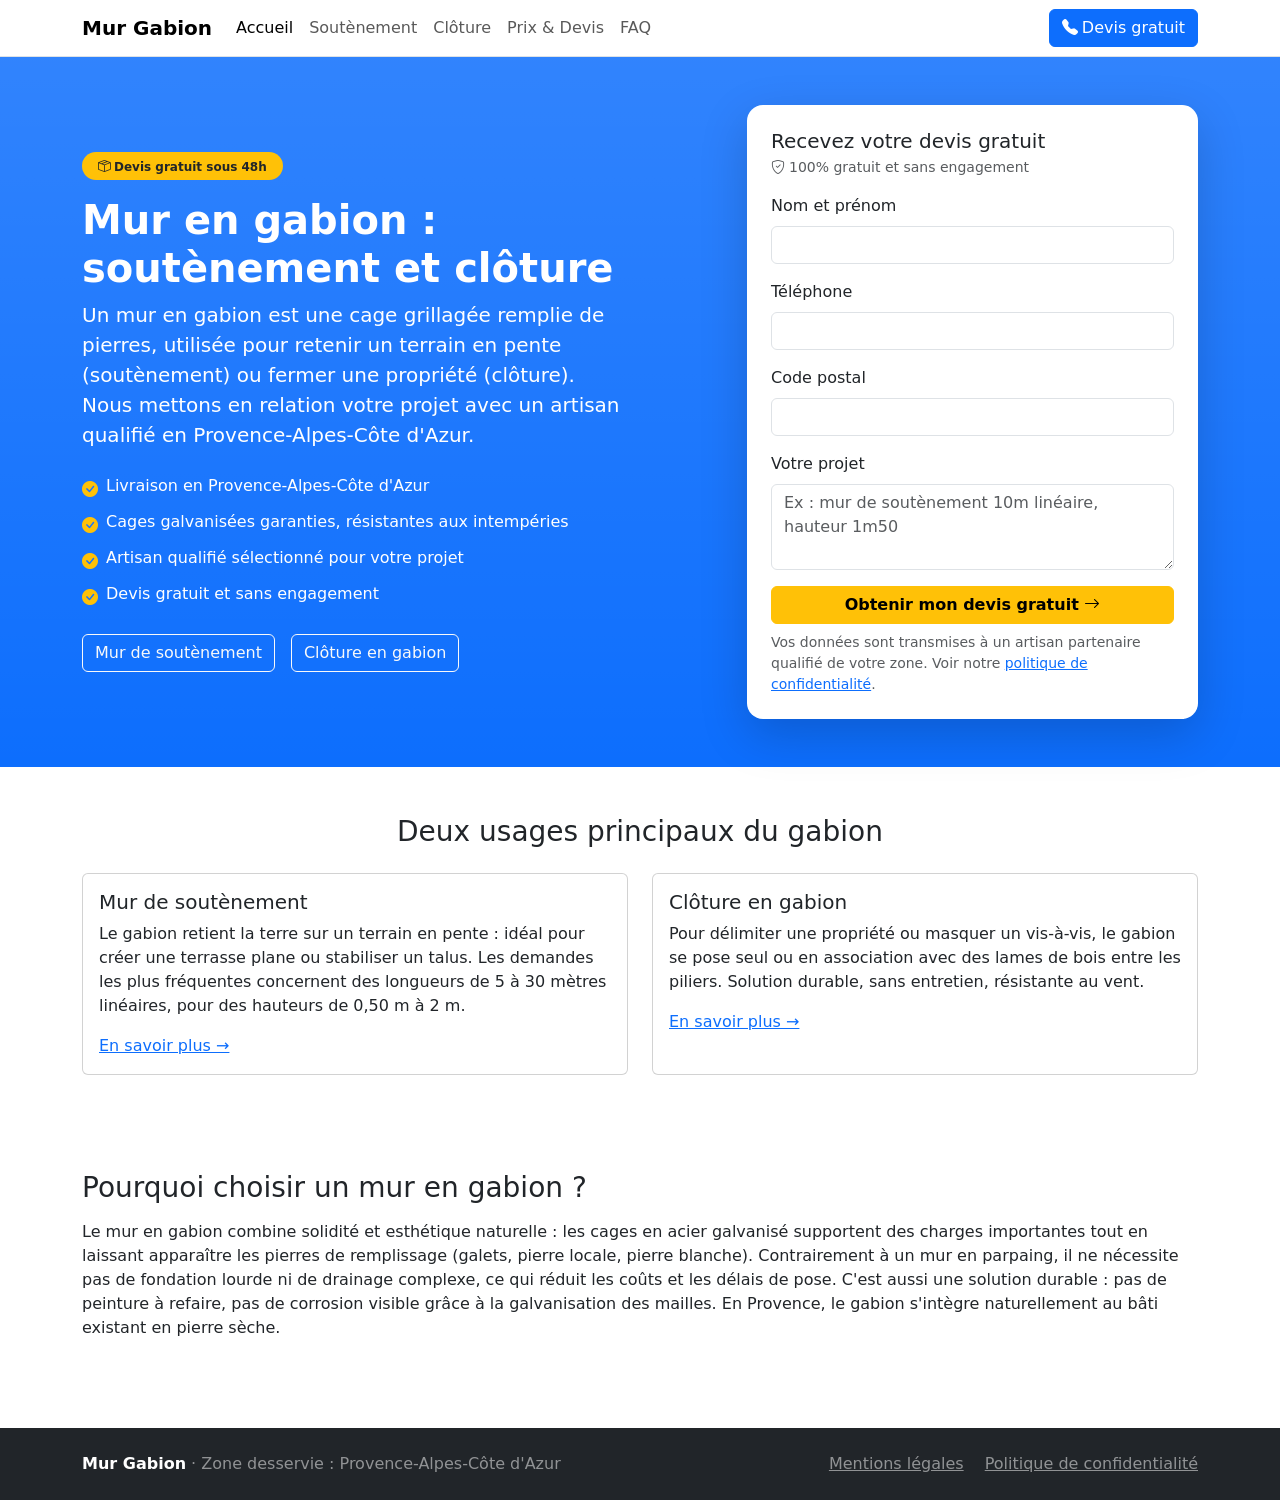
==== index.html @ 62c015e6 "Focus zone on PACA only, fix mobile hero spacing Remove all Corse mentions (copy, checklist, footer," ====
<!DOCTYPE html>
<html lang="fr">
<head>
<meta charset="UTF-8">
<meta name="viewport" content="width=device-width, initial-scale=1.0">
<title>Mur en Gabion : Prix, Pose et Devis Gratuit | Mur Gabion</title>
<meta name="description" content="Mur en gabion pour soutènement ou clôture : conseils, prix au mètre linéaire et devis gratuit avec un artisan qualifié en PACA.">
<link rel="canonical" href="https://mur-gabion.fr/">
<link href="https://cdn.jsdelivr.net/npm/bootstrap@5.3.3/dist/css/bootstrap.min.css" rel="stylesheet">
<link href="https://cdn.jsdelivr.net/npm/bootstrap-icons@1.11.3/font/bootstrap-icons.css" rel="stylesheet">
<script type="application/ld+json">
{
  "@context": "https://schema.org",
  "@type": "Service",
  "serviceType": "Pose et fourniture de murs en gabion",
  "areaServed": "Provence-Alpes-Côte d'Azur",
  "provider": {
    "@type": "Organization",
    "name": "Mur Gabion",
    "url": "https://mur-gabion.fr"
  }
}
</script>
</head>
<body>

<nav class="navbar navbar-expand-lg navbar-light bg-white border-bottom">
  <div class="container">
    <a class="navbar-brand fw-bold" href="/">Mur Gabion</a>
    <button class="navbar-toggler" type="button" data-bs-toggle="collapse" data-bs-target="#nav">
      <span class="navbar-toggler-icon"></span>
    </button>
    <div class="collapse navbar-collapse" id="nav">
      <ul class="navbar-nav me-auto">
        <li class="nav-item"><a class="nav-link active" href="/">Accueil</a></li>
        <li class="nav-item"><a class="nav-link" href="/mur-de-soutenement-en-gabion/">Soutènement</a></li>
        <li class="nav-item"><a class="nav-link" href="/cloture-en-gabion/">Clôture</a></li>
        <li class="nav-item"><a class="nav-link" href="/prix-mur-gabion-devis/">Prix &amp; Devis</a></li>
        <li class="nav-item"><a class="nav-link" href="/faq-mur-gabion/">FAQ</a></li>
      </ul>
      <a href="/appel/" class="btn btn-primary text-nowrap"><i class="bi bi-telephone-fill me-1"></i>Devis gratuit</a>
    </div>
  </div>
</nav>

<section class="py-5 bg-primary bg-gradient text-white">
  <div class="container">
    <div class="row align-items-center gy-4">
      <div class="col-lg-6 order-2 order-lg-1">
        <span class="badge rounded-pill bg-warning text-dark px-3 py-2 mb-3"><i class="bi bi-box-seam me-1"></i>Devis gratuit sous 48h</span>
        <h1 class="display-6 fw-bold">Mur en gabion : soutènement et clôture</h1>
        <p class="lead">
          Un mur en gabion est une cage grillagée remplie de pierres, utilisée pour retenir
          un terrain en pente (soutènement) ou fermer une propriété (clôture). Nous mettons en
          relation votre projet avec un artisan qualifié en Provence-Alpes-Côte d'Azur.
        </p>
        <ul class="list-unstyled mt-4">
          <li class="d-flex align-items-start mb-2"><i class="bi bi-check-circle-fill text-warning me-2 mt-1"></i><span>Livraison en Provence-Alpes-Côte d'Azur</span></li>
          <li class="d-flex align-items-start mb-2"><i class="bi bi-check-circle-fill text-warning me-2 mt-1"></i><span>Cages galvanisées garanties, résistantes aux intempéries</span></li>
          <li class="d-flex align-items-start mb-2"><i class="bi bi-check-circle-fill text-warning me-2 mt-1"></i><span>Artisan qualifié sélectionné pour votre projet</span></li>
          <li class="d-flex align-items-start mb-2"><i class="bi bi-check-circle-fill text-warning me-2 mt-1"></i><span>Devis gratuit et sans engagement</span></li>
        </ul>
        <div class="d-flex gap-3 mt-4">
          <a href="/mur-de-soutenement-en-gabion/" class="btn btn-outline-light">Mur de soutènement</a>
          <a href="/cloture-en-gabion/" class="btn btn-outline-light">Clôture en gabion</a>
        </div>
      </div>
      <div class="col-lg-5 offset-lg-1 order-1 order-lg-2">
        <div class="card border-0 shadow-lg rounded-4 sticky-top">
          <div class="card-body p-4">
            <h2 class="h5 mb-1">Recevez votre devis gratuit</h2>
            <p class="small text-muted mb-3"><i class="bi bi-shield-check me-1"></i>100% gratuit et sans engagement</p>
            <form action="https://api.web3forms.com/submit" method="POST">
              <input type="hidden" name="access_key" value="3280abd3-c7bb-4b3a-826a-b948847861eb">
              <input type="hidden" name="subject" value="Demande de devis - Mur Gabion (Accueil)">
              <div class="mb-3">
                <label class="form-label">Nom et prénom</label>
                <input type="text" name="name" class="form-control" required>
              </div>
              <div class="mb-3">
                <label class="form-label">Téléphone</label>
                <input type="tel" name="phone" class="form-control" required>
              </div>
              <div class="mb-3">
                <label class="form-label">Code postal</label>
                <input type="text" name="code_postal" class="form-control" required>
              </div>
              <div class="mb-3">
                <label class="form-label">Votre projet</label>
                <textarea name="message" class="form-control" rows="3" placeholder="Ex : mur de soutènement 10m linéaire, hauteur 1m50"></textarea>
              </div>
              <button type="submit" class="btn btn-warning fw-bold w-100">Obtenir mon devis gratuit <i class="bi bi-arrow-right"></i></button>
              <p class="form-text mt-2 mb-0">
                Vos données sont transmises à un artisan partenaire qualifié de votre zone.
                Voir notre <a href="/politique-de-confidentialite/">politique de confidentialité</a>.
              </p>
            </form>
          </div>
        </div>
      </div>
    </div>
  </div>
</section>

<div class="container d-flex flex-column">
  <section class="py-5 order-2">
    <h2 class="h3 mb-3">Pourquoi choisir un mur en gabion ?</h2>
    <p>
      Le mur en gabion combine solidité et esthétique naturelle : les cages en acier galvanisé
      supportent des charges importantes tout en laissant apparaître les pierres de remplissage
      (galets, pierre locale, pierre blanche). Contrairement à un mur en parpaing, il ne nécessite
      pas de fondation lourde ni de drainage complexe, ce qui réduit les coûts et les délais de
      pose. C'est aussi une solution durable : pas de peinture à refaire, pas de corrosion visible
      grâce à la galvanisation des mailles. En Provence, le gabion s'intègre naturellement
      au bâti existant en pierre sèche.
    </p>
  </section>

  <section class="py-5 order-1">
    <h2 class="h3 mb-4 text-center">Deux usages principaux du gabion</h2>
    <div class="row g-4">
      <div class="col-md-6">
        <div class="card h-100">
          <div class="card-body">
            <h3 class="h5">Mur de soutènement</h3>
            <p>
              Le gabion retient la terre sur un terrain en pente : idéal pour créer une terrasse
              plane ou stabiliser un talus. Les demandes les plus fréquentes concernent des
              longueurs de 5 à 30 mètres linéaires, pour des hauteurs de 0,50 m à 2 m.
            </p>
            <a href="/mur-de-soutenement-en-gabion/">En savoir plus &rarr;</a>
          </div>
        </div>
      </div>
      <div class="col-md-6">
        <div class="card h-100">
          <div class="card-body">
            <h3 class="h5">Clôture en gabion</h3>
            <p>
              Pour délimiter une propriété ou masquer un vis-à-vis, le gabion se pose seul ou en
              association avec des lames de bois entre les piliers. Solution durable, sans
              entretien, résistante au vent.
            </p>
            <a href="/cloture-en-gabion/">En savoir plus &rarr;</a>
          </div>
        </div>
      </div>
    </div>
  </section>
</div>

<footer class="bg-dark text-white-50 py-4 mt-4">
  <div class="container d-flex flex-wrap justify-content-between gap-3">
    <div>
      <strong class="text-white">Mur Gabion</strong> · Zone desservie : Provence-Alpes-Côte d'Azur
    </div>
    <div>
      <a href="/mentions-legales/" class="text-white-50 me-3">Mentions légales</a>
      <a href="/politique-de-confidentialite/" class="text-white-50">Politique de confidentialité</a>
    </div>
  </div>
</footer>

<script src="https://cdn.jsdelivr.net/npm/bootstrap@5.3.3/dist/js/bootstrap.bundle.min.js"></script>
</body>
</html>
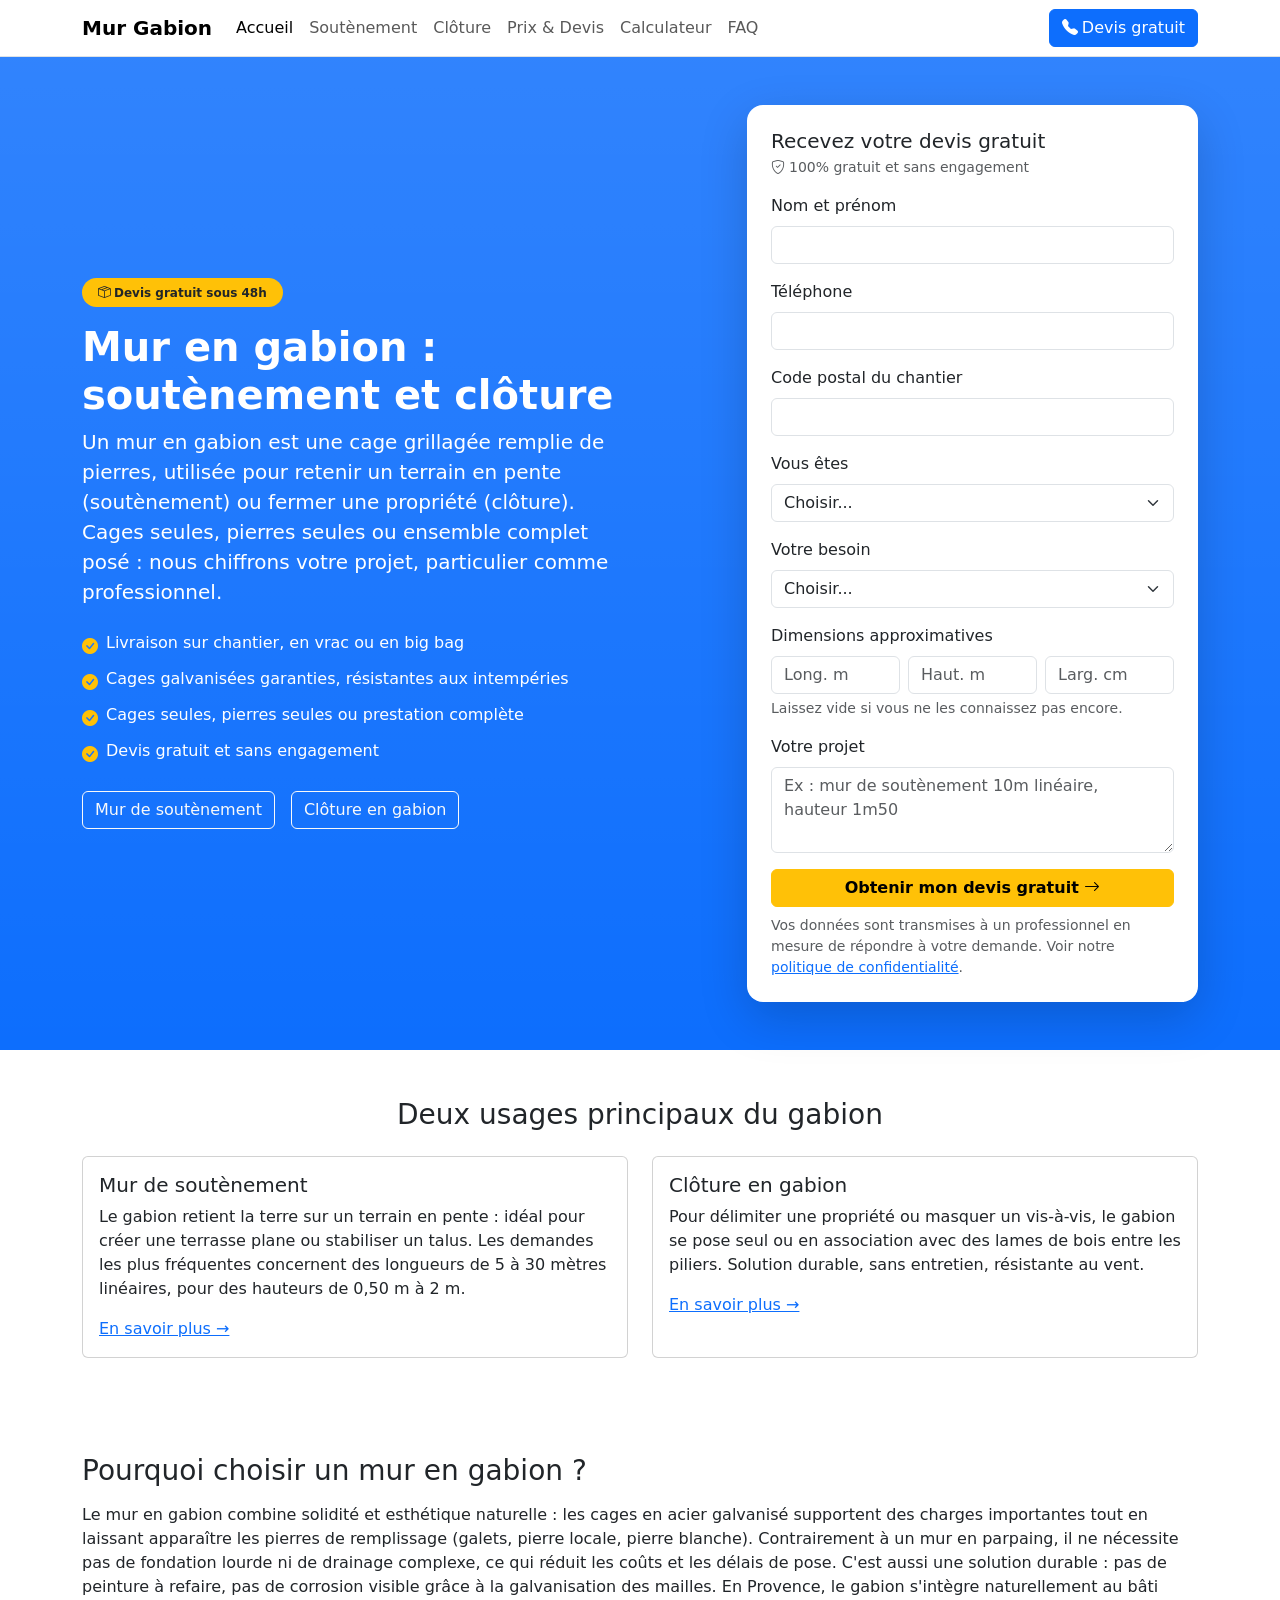
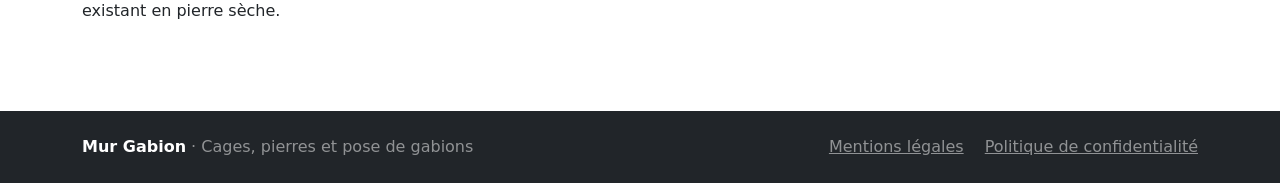
==== commit 415d3c5d: "Broaden positioning beyond local install, add lead qualification and gabion calculator - Remove the " ====
--- a/index.html
+++ b/index.html
@@ -4,7 +4,7 @@
 <meta charset="UTF-8">
 <meta name="viewport" content="width=device-width, initial-scale=1.0">
 <title>Mur en Gabion : Prix, Pose et Devis Gratuit | Mur Gabion</title>
-<meta name="description" content="Mur en gabion pour soutènement ou clôture : conseils, prix au mètre linéaire et devis gratuit avec un artisan qualifié en PACA.">
+<meta name="description" content="Mur en gabion pour soutènement ou clôture : conseils, prix au mètre linéaire et devis gratuit auprès d'un professionnel.">
 <link rel="canonical" href="https://mur-gabion.fr/">
 <link href="https://cdn.jsdelivr.net/npm/bootstrap@5.3.3/dist/css/bootstrap.min.css" rel="stylesheet">
 <link href="https://cdn.jsdelivr.net/npm/bootstrap-icons@1.11.3/font/bootstrap-icons.css" rel="stylesheet">
@@ -13,7 +13,7 @@
   "@context": "https://schema.org",
   "@type": "Service",
   "serviceType": "Pose et fourniture de murs en gabion",
-  "areaServed": "Provence-Alpes-Côte d'Azur",
+  "areaServed": "France",
   "provider": {
     "@type": "Organization",
     "name": "Mur Gabion",
@@ -36,6 +36,7 @@
         <li class="nav-item"><a class="nav-link" href="/mur-de-soutenement-en-gabion/">Soutènement</a></li>
         <li class="nav-item"><a class="nav-link" href="/cloture-en-gabion/">Clôture</a></li>
         <li class="nav-item"><a class="nav-link" href="/prix-mur-gabion-devis/">Prix &amp; Devis</a></li>
+        <li class="nav-item"><a class="nav-link" href="/calculateur-gabion/">Calculateur</a></li>
         <li class="nav-item"><a class="nav-link" href="/faq-mur-gabion/">FAQ</a></li>
       </ul>
       <a href="/appel/" class="btn btn-primary text-nowrap"><i class="bi bi-telephone-fill me-1"></i>Devis gratuit</a>
@@ -51,13 +52,14 @@
         <h1 class="display-6 fw-bold">Mur en gabion : soutènement et clôture</h1>
         <p class="lead">
           Un mur en gabion est une cage grillagée remplie de pierres, utilisée pour retenir
-          un terrain en pente (soutènement) ou fermer une propriété (clôture). Nous mettons en
-          relation votre projet avec un artisan qualifié en Provence-Alpes-Côte d'Azur.
+          un terrain en pente (soutènement) ou fermer une propriété (clôture). Cages seules,
+          pierres seules ou ensemble complet posé : nous chiffrons votre projet, particulier
+          comme professionnel.
         </p>
         <ul class="list-unstyled mt-4">
-          <li class="d-flex align-items-start mb-2"><i class="bi bi-check-circle-fill text-warning me-2 mt-1"></i><span>Livraison en Provence-Alpes-Côte d'Azur</span></li>
+          <li class="d-flex align-items-start mb-2"><i class="bi bi-check-circle-fill text-warning me-2 mt-1"></i><span>Livraison sur chantier, en vrac ou en big bag</span></li>
           <li class="d-flex align-items-start mb-2"><i class="bi bi-check-circle-fill text-warning me-2 mt-1"></i><span>Cages galvanisées garanties, résistantes aux intempéries</span></li>
-          <li class="d-flex align-items-start mb-2"><i class="bi bi-check-circle-fill text-warning me-2 mt-1"></i><span>Artisan qualifié sélectionné pour votre projet</span></li>
+          <li class="d-flex align-items-start mb-2"><i class="bi bi-check-circle-fill text-warning me-2 mt-1"></i><span>Cages seules, pierres seules ou prestation complète</span></li>
           <li class="d-flex align-items-start mb-2"><i class="bi bi-check-circle-fill text-warning me-2 mt-1"></i><span>Devis gratuit et sans engagement</span></li>
         </ul>
         <div class="d-flex gap-3 mt-4">
@@ -72,7 +74,9 @@
             <p class="small text-muted mb-3"><i class="bi bi-shield-check me-1"></i>100% gratuit et sans engagement</p>
             <form action="https://api.web3forms.com/submit" method="POST">
               <input type="hidden" name="access_key" value="3280abd3-c7bb-4b3a-826a-b948847861eb">
+              <input type="hidden" name="redirect" value="https://mur-gabion.fr/merci/">
               <input type="hidden" name="subject" value="Demande de devis - Mur Gabion (Accueil)">
+              <input type="checkbox" name="botcheck" class="d-none" style="display:none;" tabindex="-1" autocomplete="off">
               <div class="mb-3">
                 <label class="form-label">Nom et prénom</label>
                 <input type="text" name="name" class="form-control" required>
@@ -82,8 +86,42 @@
                 <input type="tel" name="phone" class="form-control" required>
               </div>
               <div class="mb-3">
-                <label class="form-label">Code postal</label>
+                <label class="form-label">Code postal du chantier</label>
                 <input type="text" name="code_postal" class="form-control" required>
+              </div>
+              <div class="mb-3">
+                <label class="form-label">Vous êtes</label>
+                <select name="profil" class="form-select" required>
+                  <option value="">Choisir...</option>
+                  <option>Particulier</option>
+                  <option>Professionnel (maçon, paysagiste, TP, étanchéité)</option>
+                </select>
+              </div>
+              <div class="mb-3">
+                <label class="form-label">Votre besoin</label>
+                <select name="besoin" class="form-select" required>
+                  <option value="">Choisir...</option>
+                  <option>Cages seules</option>
+                  <option>Pierres seules</option>
+                  <option>Cages + pierres</option>
+                  <option>Fourniture + pose</option>
+                  <option>Je ne sais pas encore</option>
+                </select>
+              </div>
+              <div class="mb-3">
+                <label class="form-label">Dimensions approximatives</label>
+                <div class="row g-2">
+                  <div class="col-4">
+                    <input type="number" step="0.1" min="0" name="longueur_m" class="form-control" placeholder="Long. m">
+                  </div>
+                  <div class="col-4">
+                    <input type="number" step="0.1" min="0" name="hauteur_m" class="form-control" placeholder="Haut. m">
+                  </div>
+                  <div class="col-4">
+                    <input type="number" step="1" min="0" name="largeur_cm" class="form-control" placeholder="Larg. cm">
+                  </div>
+                </div>
+                <div class="form-text">Laissez vide si vous ne les connaissez pas encore.</div>
               </div>
               <div class="mb-3">
                 <label class="form-label">Votre projet</label>
@@ -91,7 +129,7 @@
               </div>
               <button type="submit" class="btn btn-warning fw-bold w-100">Obtenir mon devis gratuit <i class="bi bi-arrow-right"></i></button>
               <p class="form-text mt-2 mb-0">
-                Vos données sont transmises à un artisan partenaire qualifié de votre zone.
+                Vos données sont transmises à un professionnel en mesure de répondre à votre demande.
                 Voir notre <a href="/politique-de-confidentialite/">politique de confidentialité</a>.
               </p>
             </form>
@@ -152,7 +190,7 @@
 <footer class="bg-dark text-white-50 py-4 mt-4">
   <div class="container d-flex flex-wrap justify-content-between gap-3">
     <div>
-      <strong class="text-white">Mur Gabion</strong> · Zone desservie : Provence-Alpes-Côte d'Azur
+      <strong class="text-white">Mur Gabion</strong> · Cages, pierres et pose de gabions
     </div>
     <div>
       <a href="/mentions-legales/" class="text-white-50 me-3">Mentions légales</a>
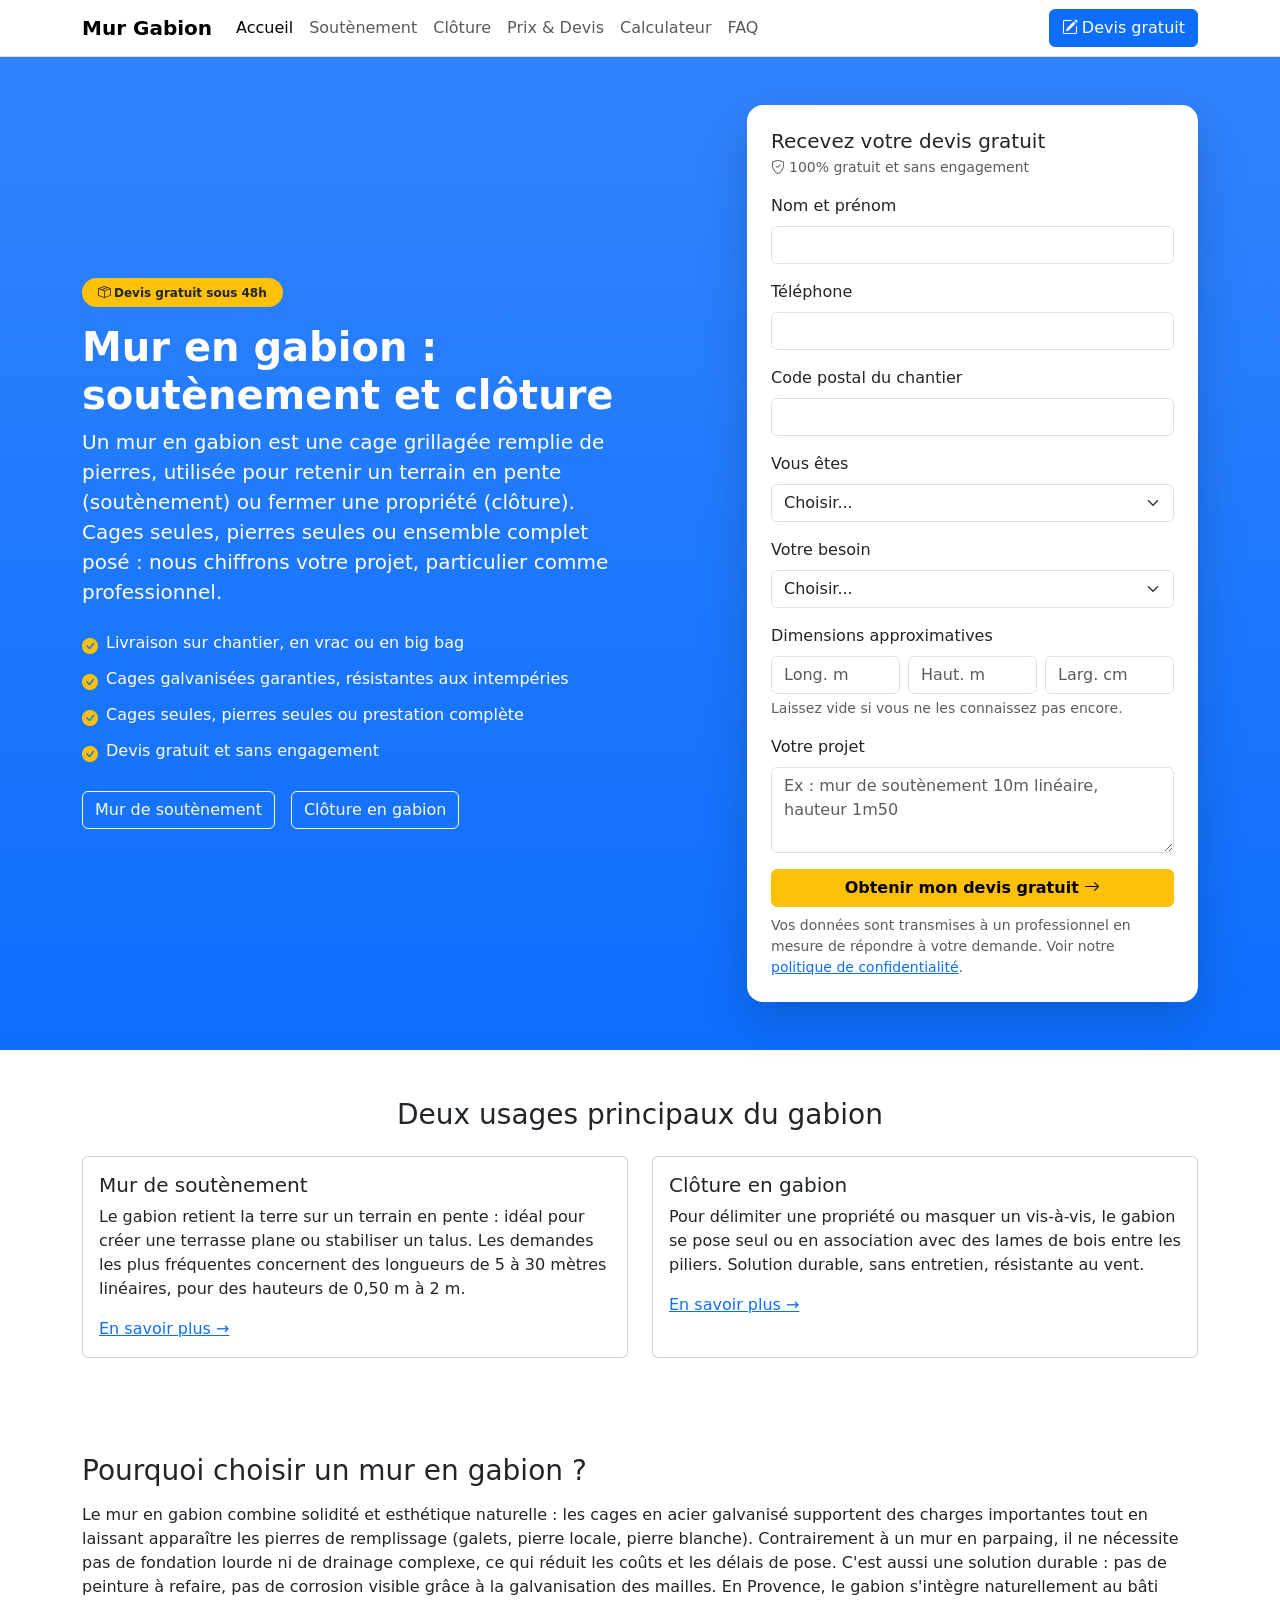
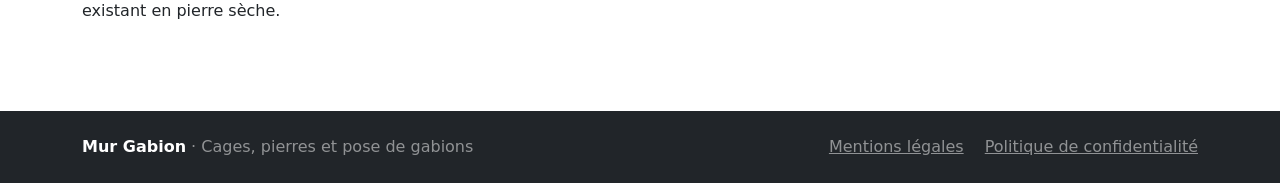
==== commit ef1ef3ab: "Point the header CTA at the quote form instead of the phone relay Analytics show one page per visit " ====
--- a/index.html
+++ b/index.html
@@ -39,7 +39,7 @@
         <li class="nav-item"><a class="nav-link" href="/calculateur-gabion/">Calculateur</a></li>
         <li class="nav-item"><a class="nav-link" href="/faq-mur-gabion/">FAQ</a></li>
       </ul>
-      <a href="/appel/" class="btn btn-primary text-nowrap"><i class="bi bi-telephone-fill me-1"></i>Devis gratuit</a>
+      <a href="#devis" class="btn btn-primary text-nowrap"><i class="bi bi-pencil-square me-1"></i>Devis gratuit</a>
     </div>
   </div>
 </nav>
@@ -67,7 +67,7 @@
           <a href="/cloture-en-gabion/" class="btn btn-outline-light">Clôture en gabion</a>
         </div>
       </div>
-      <div class="col-lg-5 offset-lg-1 order-1 order-lg-2">
+      <div class="col-lg-5 offset-lg-1 order-1 order-lg-2" id="devis">
         <div class="card border-0 shadow-lg rounded-4 sticky-top">
           <div class="card-body p-4">
             <h2 class="h5 mb-1">Recevez votre devis gratuit</h2>
@@ -87,11 +87,11 @@
               </div>
               <div class="mb-3">
                 <label class="form-label">Code postal du chantier</label>
-                <input type="text" name="code_postal" class="form-control" required>
+                <input type="text" name="Code postal du chantier" class="form-control" required>
               </div>
               <div class="mb-3">
                 <label class="form-label">Vous êtes</label>
-                <select name="profil" class="form-select" required>
+                <select name="Vous etes" class="form-select" required>
                   <option value="">Choisir...</option>
                   <option>Particulier</option>
                   <option>Professionnel (maçon, paysagiste, TP, étanchéité)</option>
@@ -99,7 +99,7 @@
               </div>
               <div class="mb-3">
                 <label class="form-label">Votre besoin</label>
-                <select name="besoin" class="form-select" required>
+                <select name="Votre besoin" class="form-select" required>
                   <option value="">Choisir...</option>
                   <option>Cages seules</option>
                   <option>Pierres seules</option>
@@ -112,13 +112,13 @@
                 <label class="form-label">Dimensions approximatives</label>
                 <div class="row g-2">
                   <div class="col-4">
-                    <input type="number" step="0.1" min="0" name="longueur_m" class="form-control" placeholder="Long. m">
+                    <input type="number" step="0.1" min="0" name="Longueur (m)" class="form-control" placeholder="Long. m">
                   </div>
                   <div class="col-4">
-                    <input type="number" step="0.1" min="0" name="hauteur_m" class="form-control" placeholder="Haut. m">
+                    <input type="number" step="0.1" min="0" name="Hauteur (m)" class="form-control" placeholder="Haut. m">
                   </div>
                   <div class="col-4">
-                    <input type="number" step="1" min="0" name="largeur_cm" class="form-control" placeholder="Larg. cm">
+                    <input type="number" step="1" min="0" name="Largeur (cm)" class="form-control" placeholder="Larg. cm">
                   </div>
                 </div>
                 <div class="form-text">Laissez vide si vous ne les connaissez pas encore.</div>
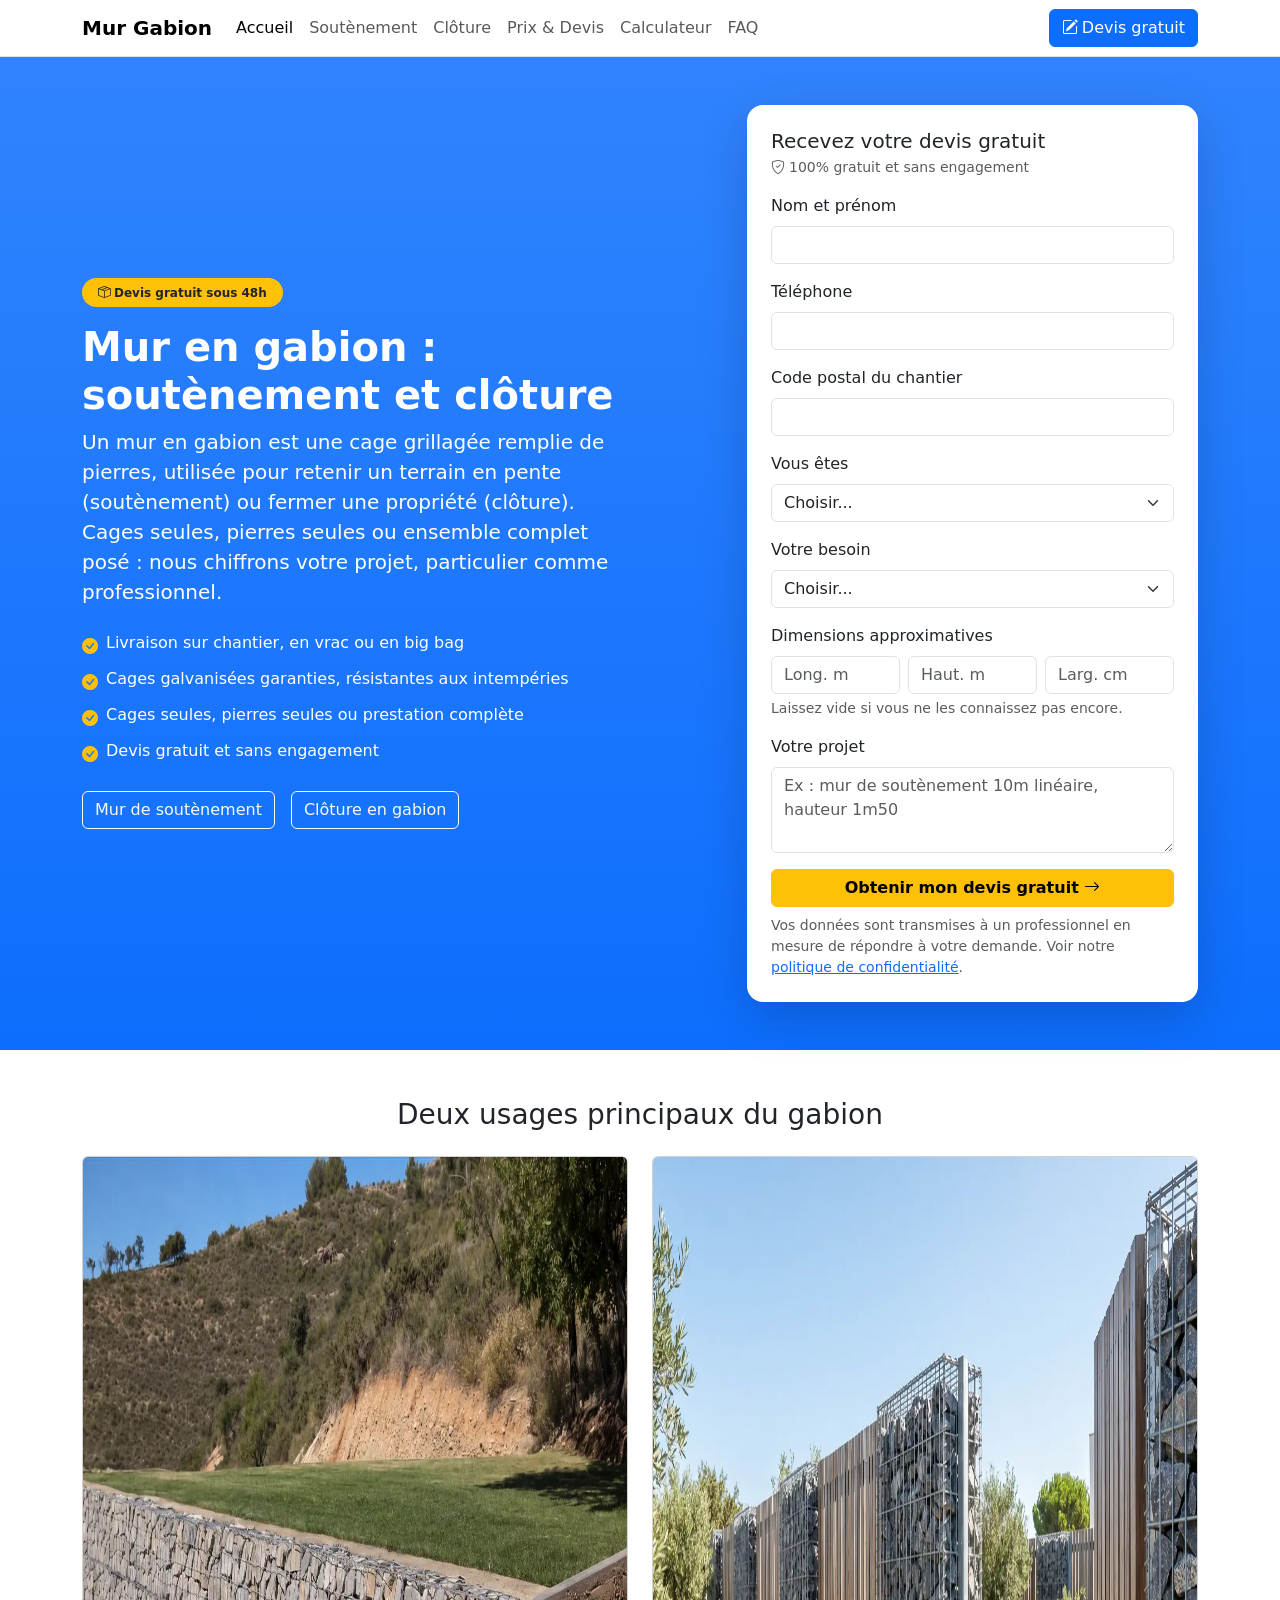
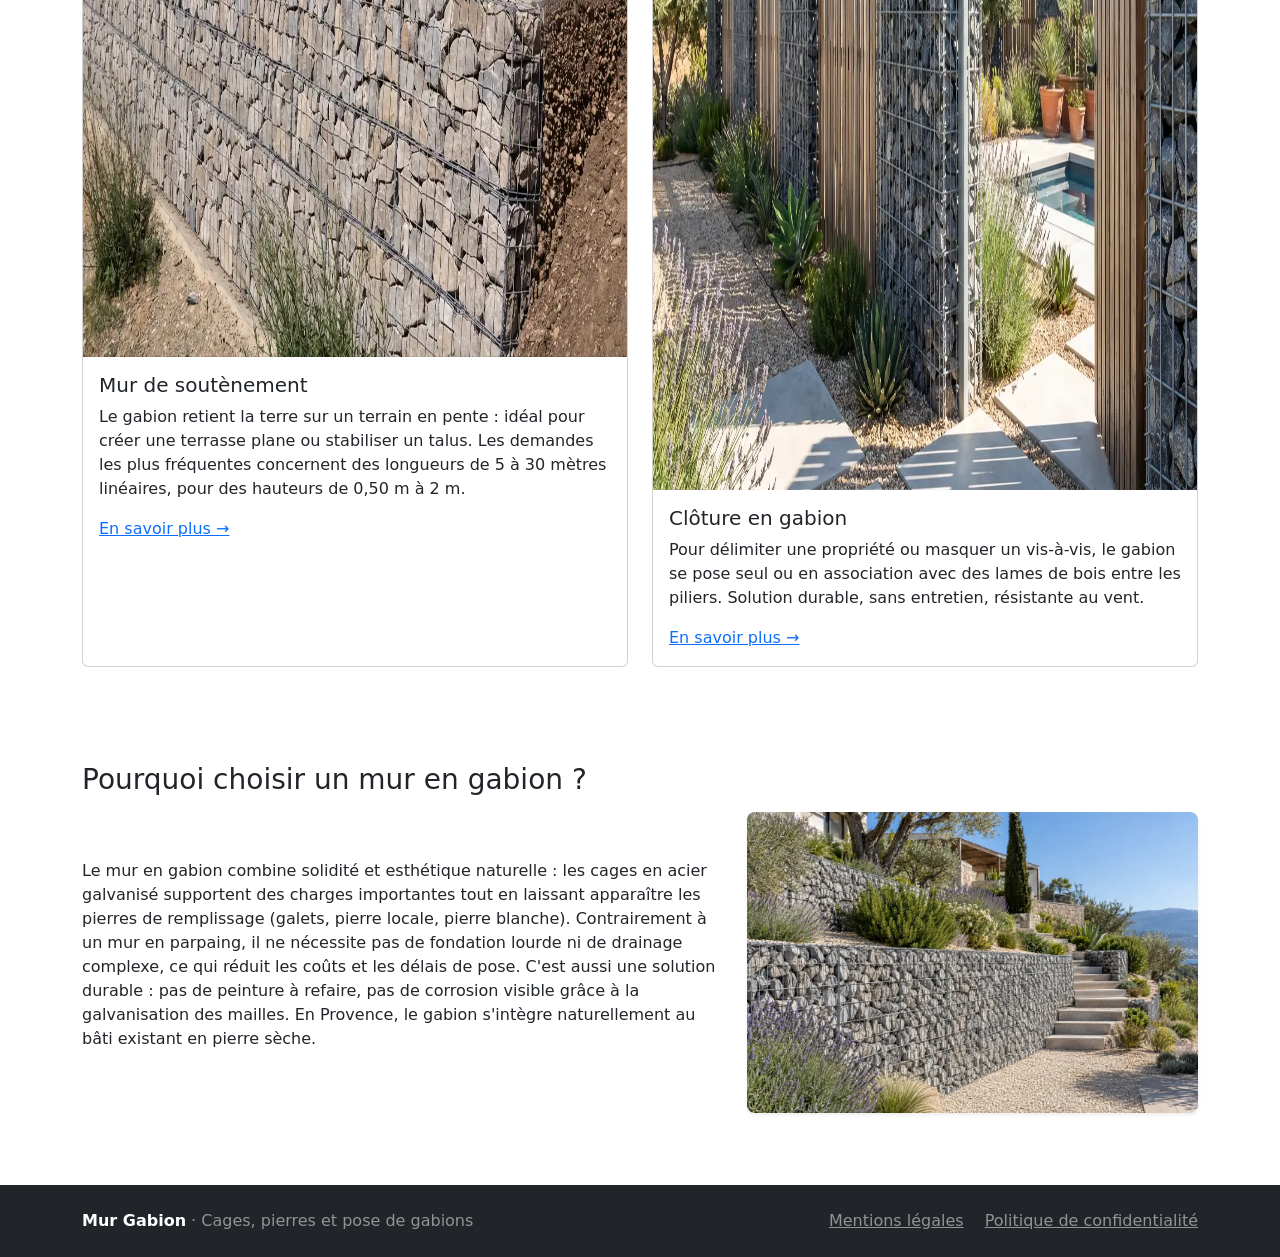
==== commit ad8fb509: "Add optimized WebP photos with alt text to home, retaining wall, fence, price and calculator pages C" ====
--- a/index.html
+++ b/index.html
@@ -143,15 +143,22 @@
 <div class="container d-flex flex-column">
   <section class="py-5 order-2">
     <h2 class="h3 mb-3">Pourquoi choisir un mur en gabion ?</h2>
-    <p>
-      Le mur en gabion combine solidité et esthétique naturelle : les cages en acier galvanisé
-      supportent des charges importantes tout en laissant apparaître les pierres de remplissage
-      (galets, pierre locale, pierre blanche). Contrairement à un mur en parpaing, il ne nécessite
-      pas de fondation lourde ni de drainage complexe, ce qui réduit les coûts et les délais de
-      pose. C'est aussi une solution durable : pas de peinture à refaire, pas de corrosion visible
-      grâce à la galvanisation des mailles. En Provence, le gabion s'intègre naturellement
-      au bâti existant en pierre sèche.
-    </p>
+    <div class="row align-items-center g-4">
+      <div class="col-lg-7">        <p>
+          Le mur en gabion combine solidité et esthétique naturelle : les cages en acier galvanisé
+          supportent des charges importantes tout en laissant apparaître les pierres de remplissage
+          (galets, pierre locale, pierre blanche). Contrairement à un mur en parpaing, il ne nécessite
+          pas de fondation lourde ni de drainage complexe, ce qui réduit les coûts et les délais de
+          pose. C'est aussi une solution durable : pas de peinture à refaire, pas de corrosion visible
+          grâce à la galvanisation des mailles. En Provence, le gabion s'intègre naturellement
+          au bâti existant en pierre sèche.
+        </p>
+  
+      </div>
+      <div class="col-lg-5">
+        <img src="/img/mur-gabion-jardin-terrasse-escalier-provence.webp" width="1200" height="800" alt="Mur en gabion de soutènement le long d&#x27;un escalier de jardin en terrasses, entre lavandes et oliviers" class="img-fluid rounded-3 shadow-sm w-100" loading="lazy">
+      </div>
+    </div>
   </section>
 
   <section class="py-5 order-1">
@@ -159,6 +166,7 @@
     <div class="row g-4">
       <div class="col-md-6">
         <div class="card h-100">
+          <img src="/img/mur-soutenement-gabion-talus-pelouse.webp" width="1200" height="800" alt="Mur de soutènement en gabion retenant une pelouse en haut d&#x27;un talus" class="card-img-top" loading="lazy">
           <div class="card-body">
             <h3 class="h5">Mur de soutènement</h3>
             <p>
@@ -172,6 +180,7 @@
       </div>
       <div class="col-md-6">
         <div class="card h-100">
+          <img src="/img/cloture-gabion-lames-bois-jardin.webp" width="1400" height="933" alt="Clôture composée de piliers en gabion et de panneaux de lames de bois dans un jardin d&#x27;oliviers" class="card-img-top" loading="lazy">
           <div class="card-body">
             <h3 class="h5">Clôture en gabion</h3>
             <p>
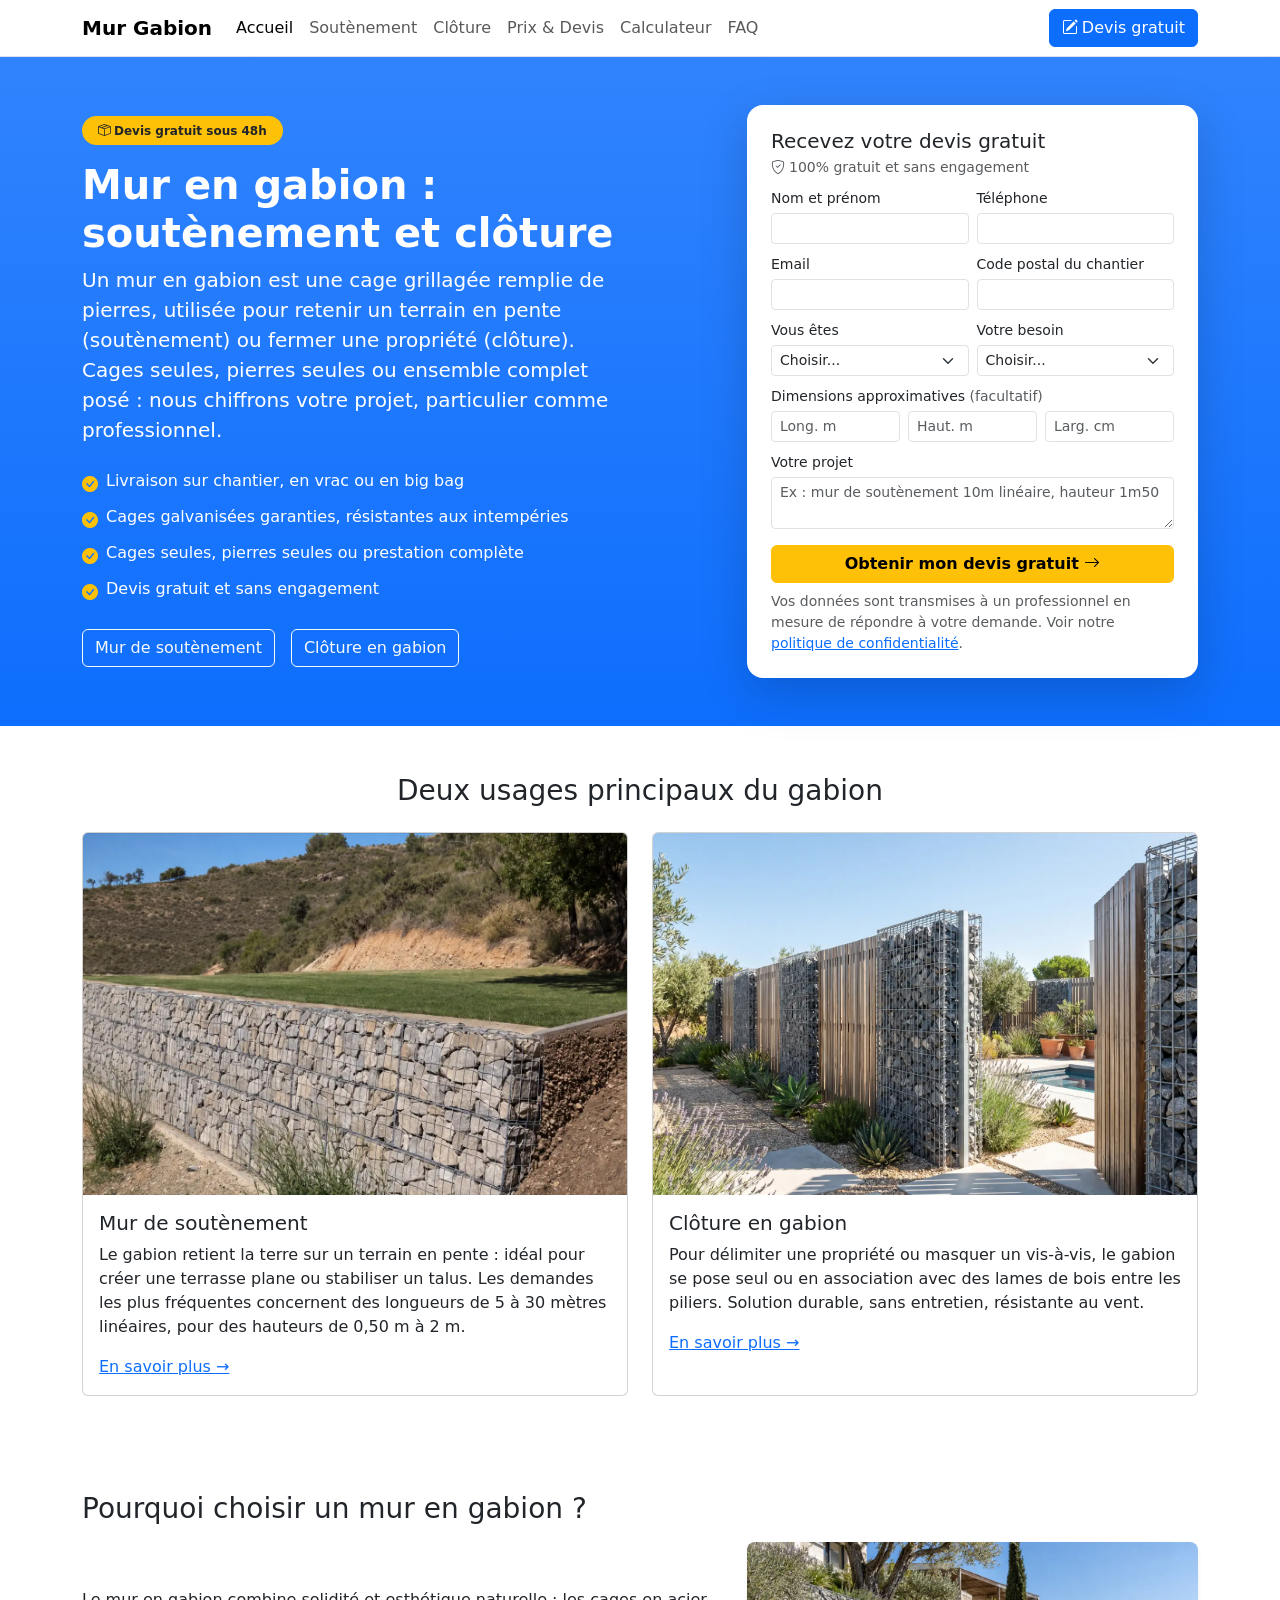
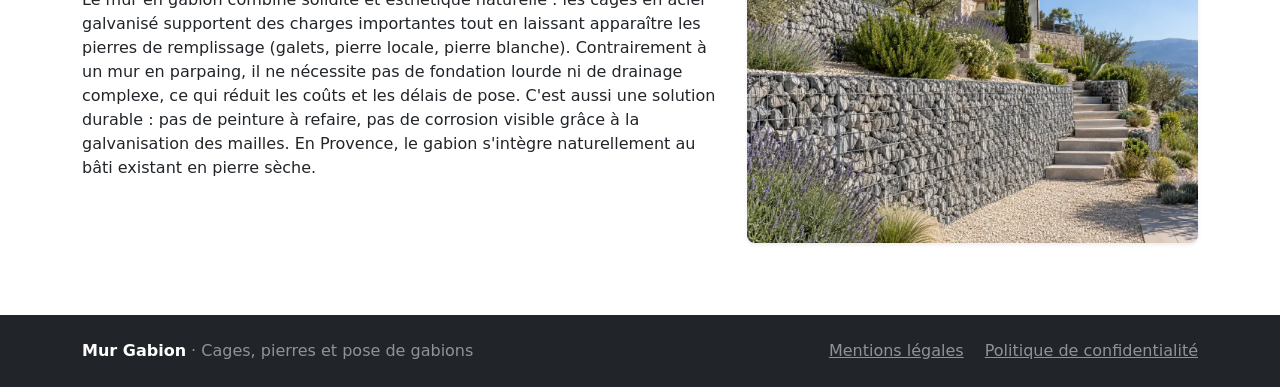
==== commit 7d2bc690: "Fix stretched home card images and compact all quote forms (two fields per row, add email) Co-Author" ====
--- a/index.html
+++ b/index.html
@@ -69,65 +69,64 @@
       </div>
       <div class="col-lg-5 offset-lg-1 order-1 order-lg-2" id="devis">
         <div class="card border-0 shadow-lg rounded-4 sticky-top">
-          <div class="card-body p-4">
+          <div class="card-body p-3 p-lg-4">
             <h2 class="h5 mb-1">Recevez votre devis gratuit</h2>
-            <p class="small text-muted mb-3"><i class="bi bi-shield-check me-1"></i>100% gratuit et sans engagement</p>
+            <p class="small text-muted mb-2"><i class="bi bi-shield-check me-1"></i>100% gratuit et sans engagement</p>
             <form action="https://api.web3forms.com/submit" method="POST">
               <input type="hidden" name="access_key" value="3280abd3-c7bb-4b3a-826a-b948847861eb">
               <input type="hidden" name="redirect" value="https://mur-gabion.fr/merci/">
               <input type="hidden" name="subject" value="Demande de devis - Mur Gabion (Accueil)">
               <input type="checkbox" name="botcheck" class="d-none" style="display:none;" tabindex="-1" autocomplete="off">
-              <div class="mb-3">
-                <label class="form-label">Nom et prénom</label>
-                <input type="text" name="name" class="form-control" required>
+              <div class="row g-2">
+                <div class="col-6">
+                  <label class="form-label small mb-1">Nom et prénom</label>
+                  <input type="text" name="name" class="form-control form-control-sm" required>
+                </div>
+                <div class="col-6">
+                  <label class="form-label small mb-1">Téléphone</label>
+                  <input type="tel" name="phone" class="form-control form-control-sm" required>
+                </div>
+                <div class="col-6">
+                  <label class="form-label small mb-1">Email</label>
+                  <input type="email" name="email" class="form-control form-control-sm">
+                </div>
+                <div class="col-6">
+                  <label class="form-label small mb-1">Code postal du chantier</label>
+                  <input type="text" name="Code postal du chantier" class="form-control form-control-sm" required>
+                </div>
+                <div class="col-6">
+                  <label class="form-label small mb-1">Vous êtes</label>
+                  <select name="Vous etes" class="form-select form-select-sm" required>
+                    <option value="">Choisir...</option>
+                    <option>Particulier</option>
+                    <option>Professionnel (maçon, paysagiste, TP, étanchéité)</option>
+                  </select>
+                </div>
+                <div class="col-6">
+                  <label class="form-label small mb-1">Votre besoin</label>
+                  <select name="Votre besoin" class="form-select form-select-sm" required>
+                    <option value="">Choisir...</option>
+                    <option>Cages seules</option>
+                    <option>Pierres seules</option>
+                    <option>Cages + pierres</option>
+                    <option>Fourniture + pose</option>
+                    <option>Je ne sais pas encore</option>
+                  </select>
+                </div>
+                <div class="col-12">
+                  <label class="form-label small mb-1">Dimensions approximatives <span class="text-muted">(facultatif)</span></label>
+                  <div class="row g-2">
+                    <div class="col-4"><input type="number" step="0.1" min="0" name="Longueur (m)" class="form-control form-control-sm" placeholder="Long. m"></div>
+                    <div class="col-4"><input type="number" step="0.1" min="0" name="Hauteur (m)" class="form-control form-control-sm" placeholder="Haut. m"></div>
+                    <div class="col-4"><input type="number" step="1" min="0" name="Largeur (cm)" class="form-control form-control-sm" placeholder="Larg. cm"></div>
+                  </div>
+                </div>
+                <div class="col-12">
+                  <label class="form-label small mb-1">Votre projet</label>
+                  <textarea name="message" class="form-control form-control-sm" rows="2" placeholder="Ex : mur de soutènement 10m linéaire, hauteur 1m50"></textarea>
+                </div>
               </div>
-              <div class="mb-3">
-                <label class="form-label">Téléphone</label>
-                <input type="tel" name="phone" class="form-control" required>
-              </div>
-              <div class="mb-3">
-                <label class="form-label">Code postal du chantier</label>
-                <input type="text" name="Code postal du chantier" class="form-control" required>
-              </div>
-              <div class="mb-3">
-                <label class="form-label">Vous êtes</label>
-                <select name="Vous etes" class="form-select" required>
-                  <option value="">Choisir...</option>
-                  <option>Particulier</option>
-                  <option>Professionnel (maçon, paysagiste, TP, étanchéité)</option>
-                </select>
-              </div>
-              <div class="mb-3">
-                <label class="form-label">Votre besoin</label>
-                <select name="Votre besoin" class="form-select" required>
-                  <option value="">Choisir...</option>
-                  <option>Cages seules</option>
-                  <option>Pierres seules</option>
-                  <option>Cages + pierres</option>
-                  <option>Fourniture + pose</option>
-                  <option>Je ne sais pas encore</option>
-                </select>
-              </div>
-              <div class="mb-3">
-                <label class="form-label">Dimensions approximatives</label>
-                <div class="row g-2">
-                  <div class="col-4">
-                    <input type="number" step="0.1" min="0" name="Longueur (m)" class="form-control" placeholder="Long. m">
-                  </div>
-                  <div class="col-4">
-                    <input type="number" step="0.1" min="0" name="Hauteur (m)" class="form-control" placeholder="Haut. m">
-                  </div>
-                  <div class="col-4">
-                    <input type="number" step="1" min="0" name="Largeur (cm)" class="form-control" placeholder="Larg. cm">
-                  </div>
-                </div>
-                <div class="form-text">Laissez vide si vous ne les connaissez pas encore.</div>
-              </div>
-              <div class="mb-3">
-                <label class="form-label">Votre projet</label>
-                <textarea name="message" class="form-control" rows="3" placeholder="Ex : mur de soutènement 10m linéaire, hauteur 1m50"></textarea>
-              </div>
-              <button type="submit" class="btn btn-warning fw-bold w-100">Obtenir mon devis gratuit <i class="bi bi-arrow-right"></i></button>
+              <button type="submit" class="btn btn-warning fw-bold w-100 mt-3">Obtenir mon devis gratuit <i class="bi bi-arrow-right"></i></button>
               <p class="form-text mt-2 mb-0">
                 Vos données sont transmises à un professionnel en mesure de répondre à votre demande.
                 Voir notre <a href="/politique-de-confidentialite/">politique de confidentialité</a>.
@@ -166,7 +165,7 @@
     <div class="row g-4">
       <div class="col-md-6">
         <div class="card h-100">
-          <img src="/img/mur-soutenement-gabion-talus-pelouse.webp" width="1200" height="800" alt="Mur de soutènement en gabion retenant une pelouse en haut d&#x27;un talus" class="card-img-top" loading="lazy">
+          <img src="/img/mur-soutenement-gabion-talus-pelouse.webp" width="1200" height="800" alt="Mur de soutènement en gabion retenant une pelouse en haut d&#x27;un talus" class="card-img-top h-auto" loading="lazy">
           <div class="card-body">
             <h3 class="h5">Mur de soutènement</h3>
             <p>
@@ -180,7 +179,7 @@
       </div>
       <div class="col-md-6">
         <div class="card h-100">
-          <img src="/img/cloture-gabion-lames-bois-jardin.webp" width="1400" height="933" alt="Clôture composée de piliers en gabion et de panneaux de lames de bois dans un jardin d&#x27;oliviers" class="card-img-top" loading="lazy">
+          <img src="/img/cloture-gabion-lames-bois-jardin.webp" width="1400" height="933" alt="Clôture composée de piliers en gabion et de panneaux de lames de bois dans un jardin d&#x27;oliviers" class="card-img-top h-auto" loading="lazy">
           <div class="card-body">
             <h3 class="h5">Clôture en gabion</h3>
             <p>
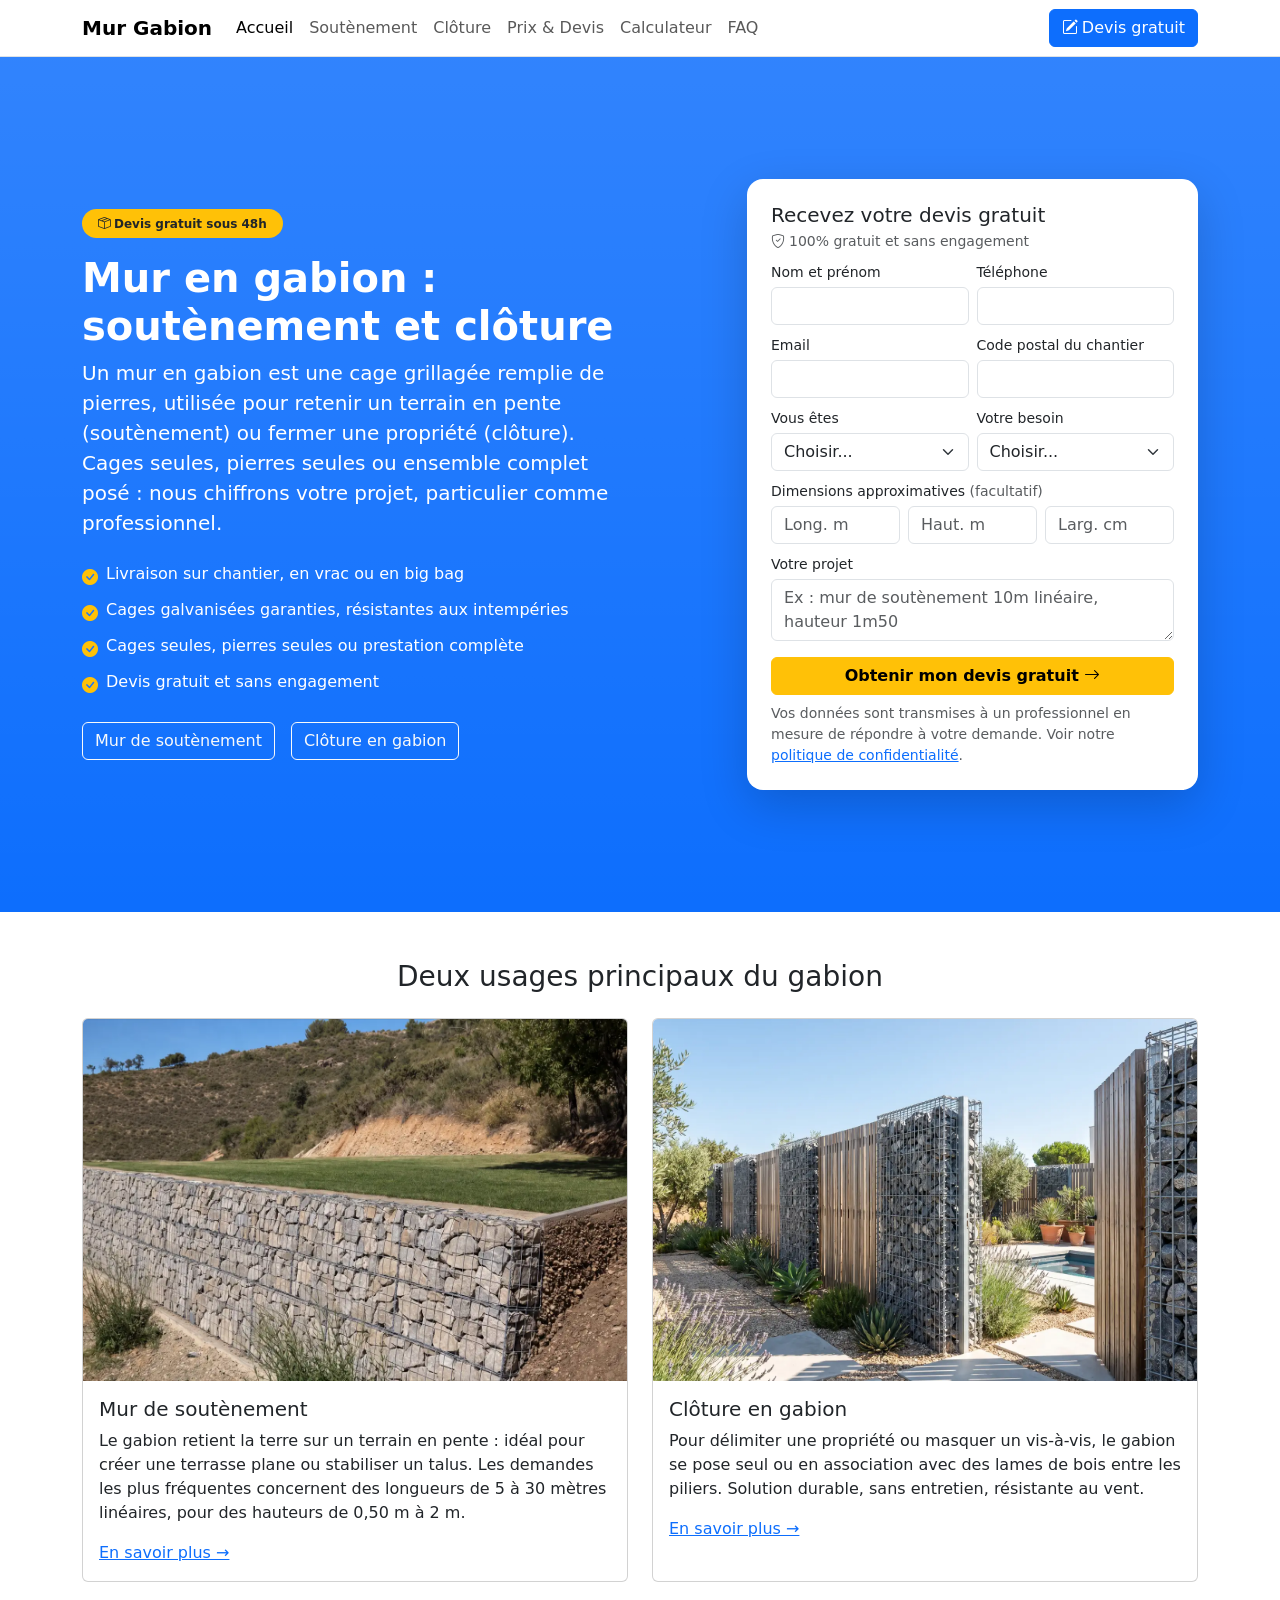
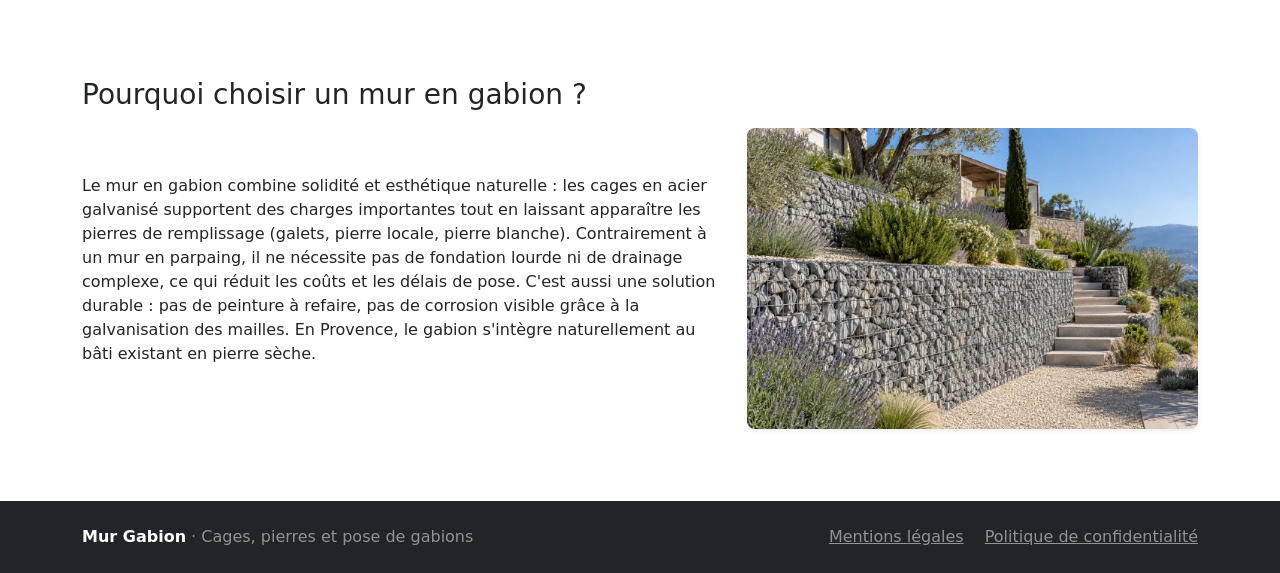
==== commit c5eb589e: "Enlarge form inputs and make hero sections 95vh with vertically centered content Co-Authored-By: Cla" ====
--- a/index.html
+++ b/index.html
@@ -44,8 +44,8 @@
   </div>
 </nav>
 
-<section class="py-5 bg-primary bg-gradient text-white">
-  <div class="container">
+<section class="py-5 bg-primary bg-gradient text-white d-flex align-items-center" style="min-height: 95vh;">
+  <div class="container w-100">
     <div class="row align-items-center gy-4">
       <div class="col-lg-6 order-2 order-lg-1">
         <span class="badge rounded-pill bg-warning text-dark px-3 py-2 mb-3"><i class="bi bi-box-seam me-1"></i>Devis gratuit sous 48h</span>
@@ -80,23 +80,23 @@
               <div class="row g-2">
                 <div class="col-6">
                   <label class="form-label small mb-1">Nom et prénom</label>
-                  <input type="text" name="name" class="form-control form-control-sm" required>
+                  <input type="text" name="name" class="form-control" required>
                 </div>
                 <div class="col-6">
                   <label class="form-label small mb-1">Téléphone</label>
-                  <input type="tel" name="phone" class="form-control form-control-sm" required>
+                  <input type="tel" name="phone" class="form-control" required>
                 </div>
                 <div class="col-6">
                   <label class="form-label small mb-1">Email</label>
-                  <input type="email" name="email" class="form-control form-control-sm">
+                  <input type="email" name="email" class="form-control">
                 </div>
                 <div class="col-6">
                   <label class="form-label small mb-1">Code postal du chantier</label>
-                  <input type="text" name="Code postal du chantier" class="form-control form-control-sm" required>
+                  <input type="text" name="Code postal du chantier" class="form-control" required>
                 </div>
                 <div class="col-6">
                   <label class="form-label small mb-1">Vous êtes</label>
-                  <select name="Vous etes" class="form-select form-select-sm" required>
+                  <select name="Vous etes" class="form-select" required>
                     <option value="">Choisir...</option>
                     <option>Particulier</option>
                     <option>Professionnel (maçon, paysagiste, TP, étanchéité)</option>
@@ -104,7 +104,7 @@
                 </div>
                 <div class="col-6">
                   <label class="form-label small mb-1">Votre besoin</label>
-                  <select name="Votre besoin" class="form-select form-select-sm" required>
+                  <select name="Votre besoin" class="form-select" required>
                     <option value="">Choisir...</option>
                     <option>Cages seules</option>
                     <option>Pierres seules</option>
@@ -116,14 +116,14 @@
                 <div class="col-12">
                   <label class="form-label small mb-1">Dimensions approximatives <span class="text-muted">(facultatif)</span></label>
                   <div class="row g-2">
-                    <div class="col-4"><input type="number" step="0.1" min="0" name="Longueur (m)" class="form-control form-control-sm" placeholder="Long. m"></div>
-                    <div class="col-4"><input type="number" step="0.1" min="0" name="Hauteur (m)" class="form-control form-control-sm" placeholder="Haut. m"></div>
-                    <div class="col-4"><input type="number" step="1" min="0" name="Largeur (cm)" class="form-control form-control-sm" placeholder="Larg. cm"></div>
+                    <div class="col-4"><input type="number" step="0.1" min="0" name="Longueur (m)" class="form-control" placeholder="Long. m"></div>
+                    <div class="col-4"><input type="number" step="0.1" min="0" name="Hauteur (m)" class="form-control" placeholder="Haut. m"></div>
+                    <div class="col-4"><input type="number" step="1" min="0" name="Largeur (cm)" class="form-control" placeholder="Larg. cm"></div>
                   </div>
                 </div>
                 <div class="col-12">
                   <label class="form-label small mb-1">Votre projet</label>
-                  <textarea name="message" class="form-control form-control-sm" rows="2" placeholder="Ex : mur de soutènement 10m linéaire, hauteur 1m50"></textarea>
+                  <textarea name="message" class="form-control" rows="2" placeholder="Ex : mur de soutènement 10m linéaire, hauteur 1m50"></textarea>
                 </div>
               </div>
               <button type="submit" class="btn btn-warning fw-bold w-100 mt-3">Obtenir mon devis gratuit <i class="bi bi-arrow-right"></i></button>
